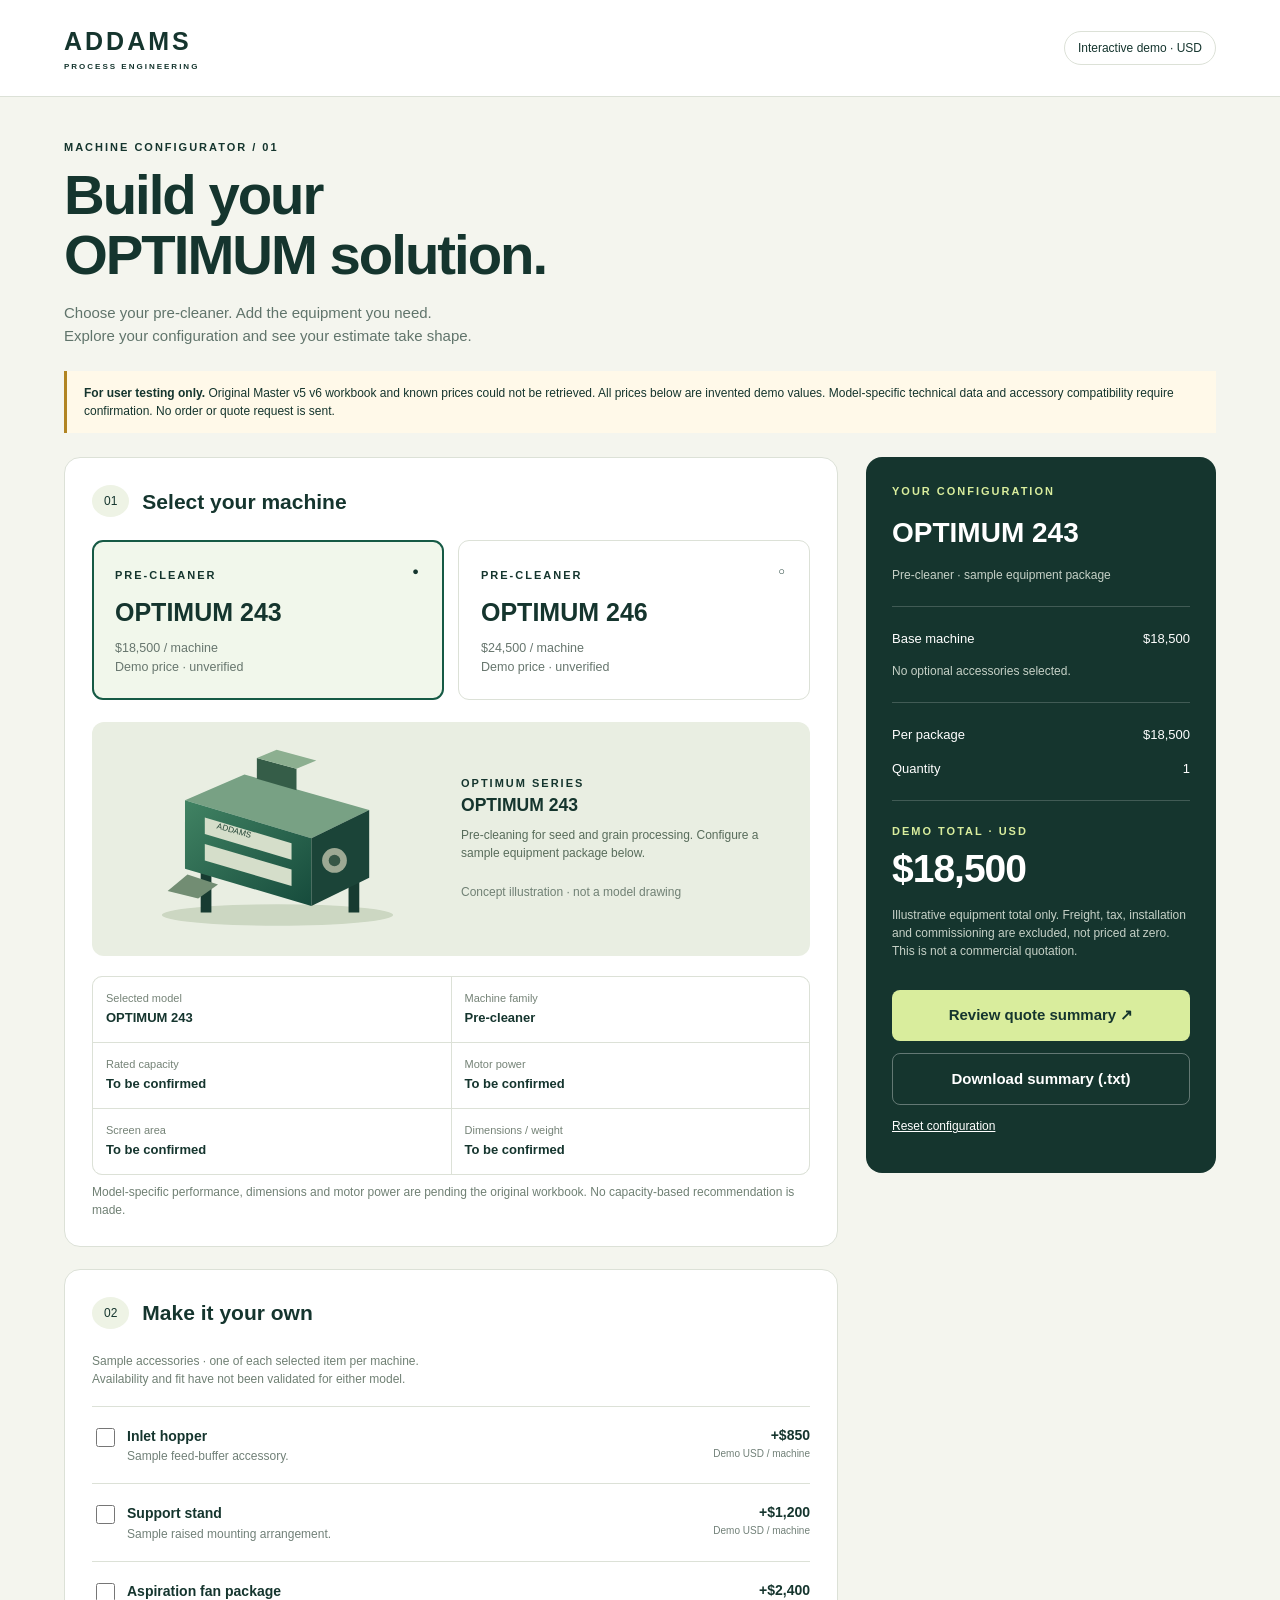
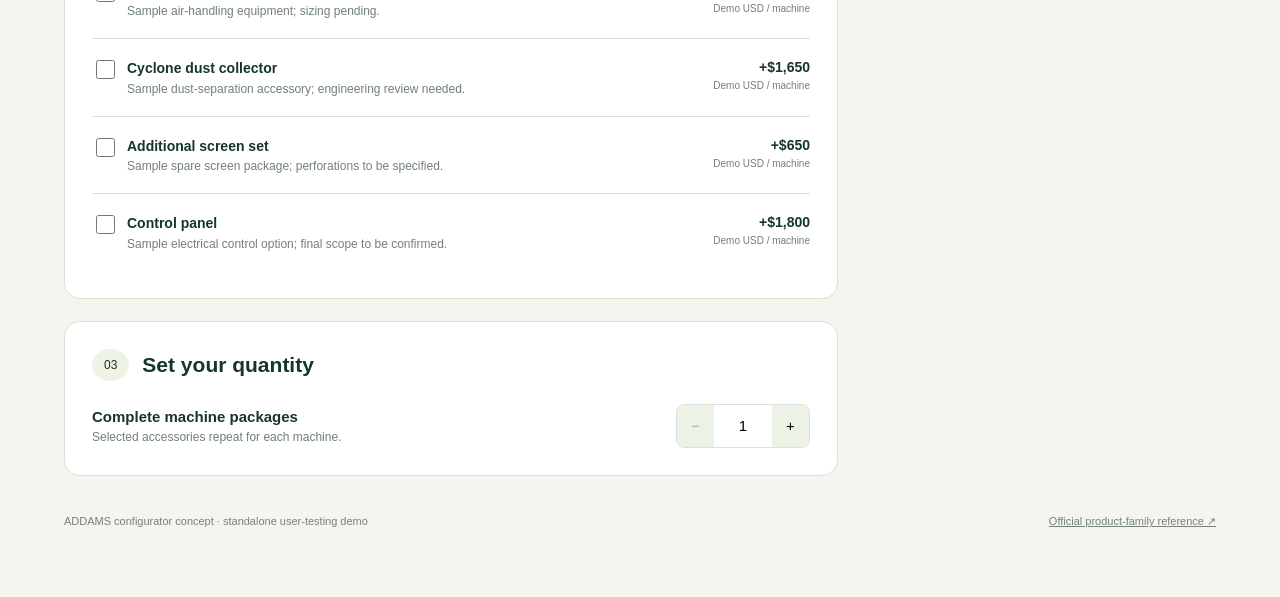
==== index.html @ b32e8b82 "Add standalone OPTIMUM configurator demo" ====
<!doctype html>
<html lang="en"><head><meta charset="utf-8"><meta name="viewport" content="width=device-width, initial-scale=1"><title>ADDAMS | OPTIMUM Configurator Demo</title><style>
:root{--ink:#15352e;--green:#165a45;--lime:#d9ed9d;--paper:#f4f5ee;--line:#dce1d7}*{box-sizing:border-box}body{margin:0;background:var(--paper);color:var(--ink);font:15px/1.5 Arial,sans-serif}button,input,textarea{font:inherit}button{cursor:pointer}button:focus-visible,input:focus-visible,textarea:focus-visible{outline:3px solid #a1bc54;outline-offset:3px}header{background:#fff;border-bottom:1px solid var(--line);padding:23px 5%;display:flex;align-items:center;justify-content:space-between}.brand{font-weight:900;letter-spacing:3px;font-size:25px}.brand small{display:block;font-size:8px;letter-spacing:2px}.pill{border:1px solid var(--line);border-radius:30px;padding:7px 13px;font-size:12px}main{max-width:1400px;margin:auto;padding:42px 5%}h1{font-size:clamp(34px,4.4vw,58px);line-height:1.06;letter-spacing:-2px;margin:10px 0 18px}h2{font-size:21px;margin:0}h3{margin:0 0 8px}p{margin:8px 0 18px}.eyebrow{font-size:11px;font-weight:bold;letter-spacing:2px;text-transform:uppercase}.intro{max-width:670px;color:#60746b}.notice{border-left:3px solid #b18523;background:#fff9e9;padding:13px 17px;font-size:12px;margin:24px 0}.layout{display:grid;grid-template-columns:minmax(0,1fr) 350px;gap:28px;align-items:start}.panel{background:#fff;border:1px solid var(--line);border-radius:16px;padding:27px;margin-bottom:22px}.section-head{display:flex;align-items:center;gap:13px;margin-bottom:23px}.step{font-size:12px;background:#eef3e5;border-radius:50%;padding:7px 12px}.models{display:grid;grid-template-columns:1fr 1fr;gap:14px}.model{position:relative;text-align:left;padding:22px;background:#fff;border:1px solid var(--line);border-radius:11px;color:var(--ink)}.model[aria-pressed=true]{border:2px solid var(--green);padding:21px;background:#f1f7eb}.model strong{display:block;font-size:25px;margin:8px 0}.model small{display:block;color:#67766e}.check{float:right}.visual{margin-top:22px;border-radius:12px;background:#e9eee2;display:grid;grid-template-columns:1fr 1fr;align-items:center;padding:22px;gap:20px}.visual svg{width:100%;max-height:190px}.visual p{font-size:12px;color:#586c5b}.specs{display:grid;grid-template-columns:1fr 1fr;gap:1px;background:var(--line);border:1px solid var(--line);border-radius:10px;overflow:hidden;margin-top:20px}.spec{background:#fff;padding:13px}.spec span{display:block;font-size:11px;color:#758377}.spec b{font-size:13px}.muted{font-size:12px;color:#708074}.option{display:grid;grid-template-columns:22px 1fr auto;gap:13px;padding:18px 0;border-top:1px solid var(--line);align-items:start;cursor:pointer}.option input{width:19px;height:19px;accent-color:var(--green)}.option strong{font-size:14px}.option small{display:block;color:#718078;font-size:12px}.option .price{text-align:right;font-weight:bold;font-size:14px}.option .price small{font-weight:normal;font-size:10px}.quantity{display:flex;align-items:center;gap:18px;justify-content:space-between}.qty{display:flex;border:1px solid var(--line);border-radius:8px;overflow:hidden}.qty button{border:0;background:#edf2e7;width:37px}.qty input{border:0;text-align:center;width:58px;padding:10px;-moz-appearance:textfield}.qty input::-webkit-inner-spin-button{appearance:none}.summary{position:sticky;top:22px;background:var(--ink);color:#fff;border-radius:16px;padding:26px}.summary .eyebrow{color:var(--lime)}.summary h2{font-size:28px;margin:12px 0}.summary .row{display:flex;justify-content:space-between;gap:16px;margin:14px 0;font-size:13px}.summary .row span:last-child{white-space:nowrap}.rule{border-top:1px solid #ffffff30;margin:22px 0}.total{font-size:39px;font-weight:bold;letter-spacing:-1px}.summary .muted{color:#c6d1c7}.primary,.secondary{width:100%;border:0;border-radius:8px;padding:14px;font-weight:bold;margin-top:12px}.primary{background:var(--lime);color:var(--ink)}.secondary{background:transparent;color:inherit;border:1px solid #ffffff55}.text-button{background:none;border:0;color:inherit;text-decoration:underline;font-size:12px;padding:12px 0}.footer{font-size:11px;color:#768276;display:flex;justify-content:space-between;gap:15px;padding:15px 0 25px}.footer a{color:inherit}dialog{max-width:650px;width:calc(100% - 28px);border:0;border-radius:16px;padding:30px;color:var(--ink)}dialog::backdrop{background:#102d26aa}dialog .row{display:flex;justify-content:space-between;gap:14px;border-bottom:1px solid var(--line);padding:12px 0}dialog input,dialog textarea{display:block;width:100%;border:1px solid var(--line);padding:11px;border-radius:7px;margin:7px 0 15px}dialog label{font-size:12px}dialog .secondary{color:var(--ink);border-color:var(--line)}.close{float:right;border:0;background:#eef2e7;border-radius:50%;width:32px;height:32px}.toast{min-height:20px;color:var(--green);font-size:12px}.print-only{display:none}@media(max-width:950px){.layout{grid-template-columns:1fr}.summary{position:static}}@media(max-width:550px){main{padding:28px 5%}.panel{padding:19px}.models{gap:9px}.model{padding:15px}.model[aria-pressed=true]{padding:14px}.model strong{font-size:22px}.visual{grid-template-columns:1fr}.visual svg{max-height:155px}.option{grid-template-columns:20px 1fr}.option .price{grid-column:2;text-align:left}.footer{display:block}.pill{font-size:10px}.specs{grid-template-columns:1fr}}@media print{body>*{display:none!important}body>dialog[open]{display:block!important;position:static;max-width:none;width:100%;margin:0;padding:0}dialog button,dialog input,dialog textarea,dialog label,.toast{display:none!important}.print-only{display:block}dialog::backdrop{background:none}}
</style></head><body>
<header><div class="brand">ADDAMS<small>PROCESS ENGINEERING</small></div><span class="pill">Interactive demo · USD</span></header>
<main><div class="eyebrow">Machine configurator / 01</div><h1>Build your<br>OPTIMUM solution.</h1><p class="intro">Choose your pre-cleaner. Add the equipment you need.<br>Explore your configuration and see your estimate take shape.</p>
<div class="notice"><b>For user testing only.</b> Original Master v5 v6 workbook and known prices could not be retrieved. All prices below are invented demo values. Model-specific technical data and accessory compatibility require confirmation. No order or quote request is sent.</div>
<div class="layout"><div><section class="panel"><div class="section-head"><span class="step">01</span><h2>Select your machine</h2></div><div class="models" id="models"></div>
<div class="visual"><svg viewBox="0 0 340 230" role="img" aria-label="Concept illustration of a pre-cleaner; not an actual model drawing"><defs><linearGradient id="g" x2="1" y2="1"><stop stop-color="#418363"/><stop offset="1" stop-color="#164b3c"/></linearGradient></defs><ellipse cx="170" cy="207" rx="140" ry="13" fill="#ccd7c2"/><path d="M77 150v54h13v-49m166-13v62h13v-70" fill="#173b31"/><path d="M58 68l72-31 151 43-70 34z" fill="#78a184"/><path d="M58 68v83l153 45v-82z" fill="url(#g)"/><path d="M211 114l70-34v82l-70 34z" fill="#1b4438"/><path d="M82 89l105 31v20L82 109zm0 32l105 31v20L82 141z" fill="#d5deca"/><path d="M145 42V17l48 13v26" fill="#355d48"/><path d="M145 17l24-10 48 13-24 10z" fill="#8caf90"/><circle cx="239" cy="141" r="15" fill="#9da994"/><circle cx="239" cy="141" r="7" fill="#365646"/><path d="M61 158l-24 20 37 9 24-17" fill="#728d73"/><text x="96" y="102" font-family="Arial" font-size="10" fill="#224334" transform="rotate(16 96 102)">ADDAMS</text></svg><div><div class="eyebrow">OPTIMUM series</div><h3 id="visualTitle"></h3><p>Pre-cleaning for seed and grain processing. Configure a sample equipment package below.</p><span class="muted">Concept illustration · not a model drawing</span></div></div>
<div class="specs" id="specs"></div><p class="muted" style="margin-bottom:0">Model-specific performance, dimensions and motor power are pending the original workbook. No capacity-based recommendation is made.</p></section>
<section class="panel"><div class="section-head"><span class="step">02</span><h2>Make it your own</h2></div><p class="muted">Sample accessories · one of each selected item per machine.<br>Availability and fit have not been validated for either model.</p><div id="options"></div></section>
<section class="panel"><div class="section-head"><span class="step">03</span><h2>Set your quantity</h2></div><div class="quantity"><div><b>Complete machine packages</b><div class="muted">Selected accessories repeat for each machine.</div></div><div class="qty"><button id="minus" aria-label="Decrease quantity">−</button><input id="qty" type="number" min="1" max="99" step="1" value="1" aria-label="Machine quantity"><button id="plus" aria-label="Increase quantity">+</button></div></div><div id="qtyMessage" class="muted" aria-live="polite"></div></section></div>
<aside class="summary"><div class="eyebrow">Your configuration</div><h2 id="summaryTitle"></h2><div class="muted">Pre-cleaner · sample equipment package</div><div class="rule"></div><div id="lines"></div><div class="rule"></div><div class="row"><span>Per package</span><span id="unit"></span></div><div class="row"><span>Quantity</span><span id="count"></span></div><div class="rule"></div><div class="eyebrow">Demo total · USD</div><div class="total" id="total" role="status" aria-live="polite"></div><p class="muted">Illustrative equipment total only. Freight, tax, installation and commissioning are excluded, not priced at zero. This is not a commercial quotation.</p><button class="primary" id="review">Review quote summary ↗</button><button class="secondary" id="download">Download summary (.txt)</button><button class="text-button" id="reset">Reset configuration</button></aside></div>
<footer class="footer"><span>ADDAMS configurator concept · standalone user-testing demo</span><a href="https://addamsgroup.com/machines/eccentric-pre-cleaner-seed-separators/" target="_blank" rel="noopener">Official product-family reference ↗</a></footer></main>
<dialog id="quote" aria-labelledby="quoteTitle"><button class="close" id="close" aria-label="Close quote summary">×</button><div class="eyebrow">Demo quotation / not an offer</div><h2 id="quoteTitle">Your OPTIMUM configuration</h2><p class="muted">All prices are invented test values. Specification and compatibility confirmation required.</p><div id="quoteLines"></div><p class="muted">Excludes freight, tax, installation and commissioning. No delivery date or commercial terms are offered.</p><label>Project name (optional)<input id="project" maxlength="120" placeholder="e.g. Grain intake line"></label><label>Notes (optional)<textarea id="notes" maxlength="2000" rows="3" placeholder="Add requirements for this test configuration"></textarea></label><p class="muted">Project name and notes stay in this page until downloaded or printed. Nothing is submitted.</p><p class="print-only" id="printNotes"></p><button class="primary" id="quoteDownload">Download summary (.txt)</button><button class="secondary" id="print">Print / Save as PDF</button><div class="toast" id="toast" role="status"></div></dialog>
<script>
const catalog={models:[{id:'243',price:18500},{id:'246',price:24500}],options:[{id:'hopper',name:'Inlet hopper',description:'Sample feed-buffer accessory.',price:850},{id:'stand',name:'Support stand',description:'Sample raised mounting arrangement.',price:1200},{id:'fan',name:'Aspiration fan package',description:'Sample air-handling equipment; sizing pending.',price:2400},{id:'cyclone',name:'Cyclone dust collector',description:'Sample dust-separation accessory; engineering review needed.',price:1650},{id:'screens',name:'Additional screen set',description:'Sample spare screen package; perforations to be specified.',price:650},{id:'control',name:'Control panel',description:'Sample electrical control option; final scope to be confirmed.',price:1800}]};
let state={model:'243',selected:new Set(),qty:1};const $=id=>document.getElementById(id);const money=n=>new Intl.NumberFormat('en-US',{style:'currency',currency:'USD',maximumFractionDigits:0}).format(n);function calculation(){const model=catalog.models.find(m=>m.id===state.model),options=catalog.options.filter(o=>state.selected.has(o.id)),unit=model.price+options.reduce((a,o)=>a+o.price,0);return{model,options,unit,total:unit*state.qty};}
$('models').innerHTML=catalog.models.map(m=>`<button class="model" data-model="${m.id}" aria-pressed="false"><span class="eyebrow">Pre-cleaner <span class="check"></span></span><strong>OPTIMUM ${m.id}</strong><small>${money(m.price)} / machine</small><small>Demo price · unverified</small></button>`).join('');
$('options').innerHTML=catalog.options.map(o=>`<label class="option"><input type="checkbox" value="${o.id}"><span><strong>${o.name}</strong><small>${o.description}</small></span><span class="price">+${money(o.price)}<small>Demo USD / machine</small></span></label>`).join('');
function render(){const c=calculation();document.querySelectorAll('[data-model]').forEach(b=>{const active=b.dataset.model===state.model;b.setAttribute('aria-pressed',active);b.querySelector('.check').textContent=active?'●':'○'});$('visualTitle').textContent=$('summaryTitle').textContent='OPTIMUM '+state.model;$('specs').innerHTML=[['Selected model','OPTIMUM '+state.model],['Machine family','Pre-cleaner'],['Rated capacity','To be confirmed'],['Motor power','To be confirmed'],['Screen area','To be confirmed'],['Dimensions / weight','To be confirmed']].map(([k,v])=>`<div class="spec"><span>${k}</span><b>${v}</b></div>`).join('');$('lines').innerHTML=`<div class="row"><span>Base machine</span><span>${money(c.model.price)}</span></div>`+c.options.map(o=>`<div class="row"><span>${o.name}</span><span>${money(o.price)}</span></div>`).join('')+(!c.options.length?'<p class="muted">No optional accessories selected.</p>':'');$('unit').textContent=money(c.unit);$('count').textContent=state.qty;$('qty').value=state.qty;$('total').textContent=money(c.total);$('minus').disabled=state.qty<=1;$('plus').disabled=state.qty>=99;}
function setQty(raw){const n=Number(raw),valid=Number.isInteger(n)&&n>=1&&n<=99;state.qty=valid?n:Math.max(1,Math.min(99,Math.round(Number.isFinite(n)?n:1)));$('qtyMessage').textContent=valid?'':'Quantity must be a whole number from 1 to 99; it has been adjusted.';render()}
document.querySelectorAll('[data-model]').forEach(b=>b.onclick=()=>{state.model=b.dataset.model;render()});document.querySelectorAll('.option input').forEach(i=>i.onchange=()=>{i.checked?state.selected.add(i.value):state.selected.delete(i.value);render()});$('qty').oninput=()=>{const n=Number($('qty').value);if(Number.isInteger(n)&&n>=1&&n<=99){state.qty=n;render();$('qtyMessage').textContent=''}else{$('qtyMessage').textContent='Enter a whole number from 1 to 99. Total uses the last valid quantity.'}};$('qty').onchange=()=>setQty($('qty').value);$('minus').onclick=()=>setQty(state.qty-1);$('plus').onclick=()=>setQty(state.qty+1);$('reset').onclick=()=>{state={model:'243',selected:new Set(),qty:1};document.querySelectorAll('.option input').forEach(i=>i.checked=false);$('project').value='';$('notes').value='';$('qtyMessage').textContent='';render()};
function summaryText(){const c=calculation();return ['ADDAMS — DEMO CONFIGURATION SUMMARY','Created: '+new Date().toLocaleString(),'NOT A COMMERCIAL OFFER. ALL PRICES ARE INVENTED DEMO VALUES.','Original Master v5 v6 workbook and known prices were not accessible.','', 'Project: '+($('project').value.trim()||'Not specified'),'Model: OPTIMUM '+state.model,'Base machine per unit: '+money(c.model.price),...c.options.map(o=>o.name+' per machine: '+money(o.price)),...(c.options.length?[]:['Accessories: None']),'Package subtotal: '+money(c.unit),'Quantity: '+state.qty,'DEMO TOTAL: '+money(c.total)+' USD','','Technical specifications: model capacity, motor power, screen area, dimensions and weight to be confirmed.','Accessory compatibility, availability and sizing require confirmation.','Freight, tax, installation and commissioning excluded; not priced at zero.','Notes: '+($('notes').value.trim()||'None'),'','Reference: https://addamsgroup.com/machines/eccentric-pre-cleaner-seed-separators/','No order or quote request has been sent.'].join('\n')}
function download(){const a=document.createElement('a');a.href=URL.createObjectURL(new Blob([summaryText()],{type:'text/plain;charset=utf-8'}));a.download='ADDAMS-OPTIMUM-'+state.model+'-DEMO.txt';a.click();setTimeout(()=>URL.revokeObjectURL(a.href),1000);$('toast').textContent='Summary downloaded. No request was submitted.'}
$('review').onclick=()=>{const c=calculation();$('quoteLines').innerHTML=`<div class="row"><b>OPTIMUM ${state.model}</b><b>${money(c.model.price)} / unit</b></div>`+c.options.map(o=>`<div class="row"><span>${o.name}</span><span>${money(o.price)} / unit</span></div>`).join('')+`<div class="row"><span>Package subtotal × ${state.qty}</span><span>${money(c.unit)} × ${state.qty}</span></div><div class="row"><b>Demo total (USD)</b><b>${money(c.total)}</b></div>`;$('toast').textContent='';$('quote').showModal()};$('close').onclick=()=>$('quote').close();$('download').onclick=$('quoteDownload').onclick=download;$('print').onclick=()=>{$('printNotes').textContent='Project: '+($('project').value||'Not specified')+' — Notes: '+($('notes').value||'None');window.print()};render();
</script></body></html>
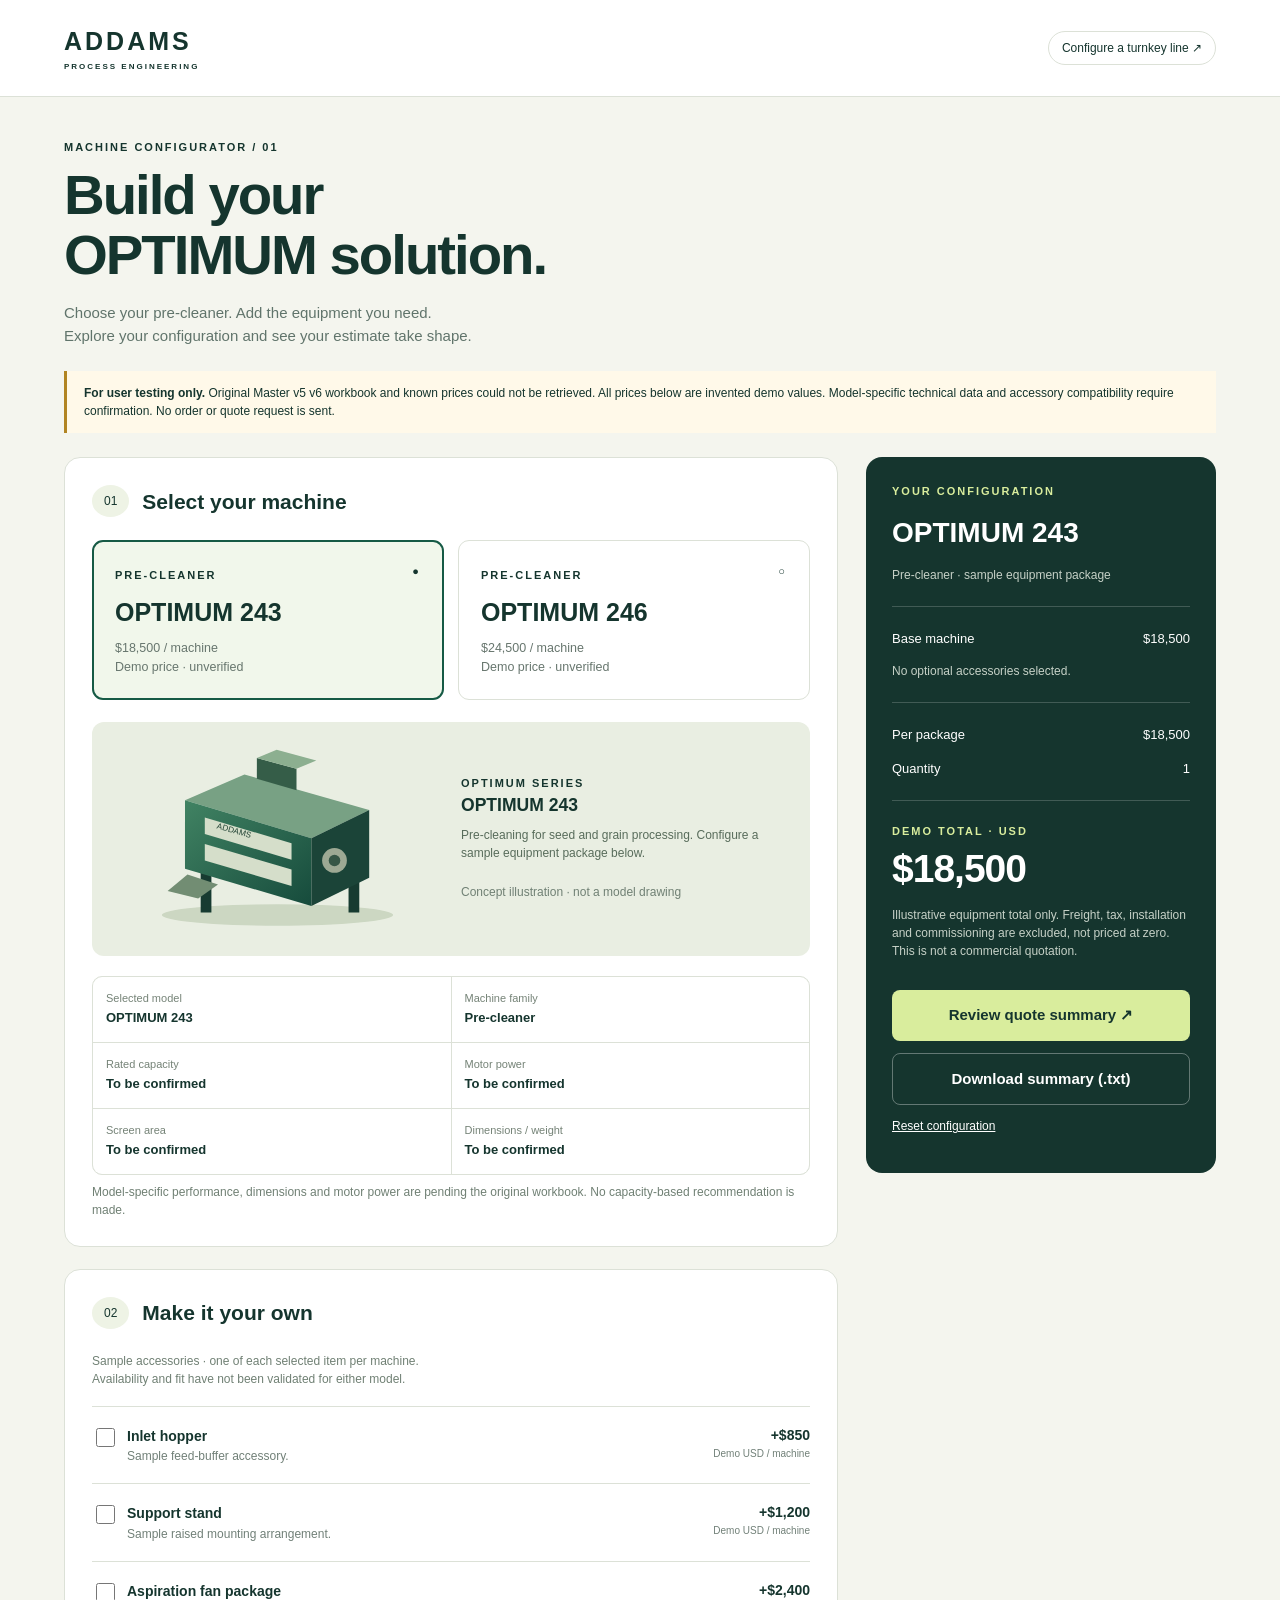
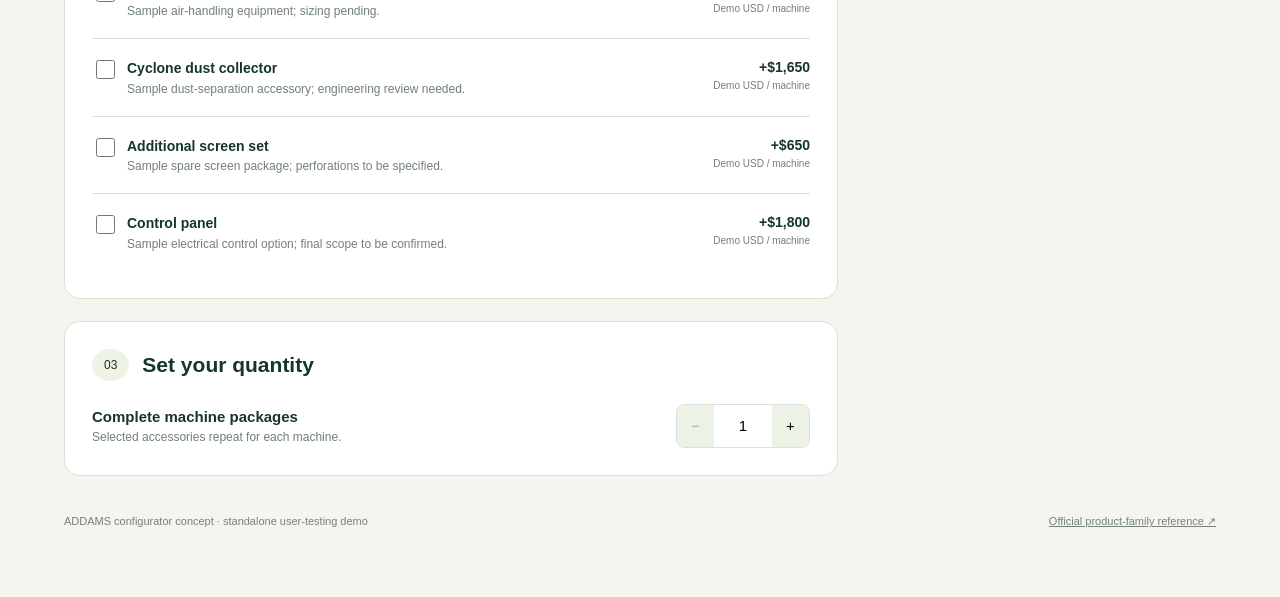
==== commit 16ba4969: "Link machine configurator to turnkey project builder" ====
--- a/index.html
+++ b/index.html
@@ -2,7 +2,7 @@
 <html lang="en"><head><meta charset="utf-8"><meta name="viewport" content="width=device-width, initial-scale=1"><title>ADDAMS | OPTIMUM Configurator Demo</title><style>
 :root{--ink:#15352e;--green:#165a45;--lime:#d9ed9d;--paper:#f4f5ee;--line:#dce1d7}*{box-sizing:border-box}body{margin:0;background:var(--paper);color:var(--ink);font:15px/1.5 Arial,sans-serif}button,input,textarea{font:inherit}button{cursor:pointer}button:focus-visible,input:focus-visible,textarea:focus-visible{outline:3px solid #a1bc54;outline-offset:3px}header{background:#fff;border-bottom:1px solid var(--line);padding:23px 5%;display:flex;align-items:center;justify-content:space-between}.brand{font-weight:900;letter-spacing:3px;font-size:25px}.brand small{display:block;font-size:8px;letter-spacing:2px}.pill{border:1px solid var(--line);border-radius:30px;padding:7px 13px;font-size:12px}main{max-width:1400px;margin:auto;padding:42px 5%}h1{font-size:clamp(34px,4.4vw,58px);line-height:1.06;letter-spacing:-2px;margin:10px 0 18px}h2{font-size:21px;margin:0}h3{margin:0 0 8px}p{margin:8px 0 18px}.eyebrow{font-size:11px;font-weight:bold;letter-spacing:2px;text-transform:uppercase}.intro{max-width:670px;color:#60746b}.notice{border-left:3px solid #b18523;background:#fff9e9;padding:13px 17px;font-size:12px;margin:24px 0}.layout{display:grid;grid-template-columns:minmax(0,1fr) 350px;gap:28px;align-items:start}.panel{background:#fff;border:1px solid var(--line);border-radius:16px;padding:27px;margin-bottom:22px}.section-head{display:flex;align-items:center;gap:13px;margin-bottom:23px}.step{font-size:12px;background:#eef3e5;border-radius:50%;padding:7px 12px}.models{display:grid;grid-template-columns:1fr 1fr;gap:14px}.model{position:relative;text-align:left;padding:22px;background:#fff;border:1px solid var(--line);border-radius:11px;color:var(--ink)}.model[aria-pressed=true]{border:2px solid var(--green);padding:21px;background:#f1f7eb}.model strong{display:block;font-size:25px;margin:8px 0}.model small{display:block;color:#67766e}.check{float:right}.visual{margin-top:22px;border-radius:12px;background:#e9eee2;display:grid;grid-template-columns:1fr 1fr;align-items:center;padding:22px;gap:20px}.visual svg{width:100%;max-height:190px}.visual p{font-size:12px;color:#586c5b}.specs{display:grid;grid-template-columns:1fr 1fr;gap:1px;background:var(--line);border:1px solid var(--line);border-radius:10px;overflow:hidden;margin-top:20px}.spec{background:#fff;padding:13px}.spec span{display:block;font-size:11px;color:#758377}.spec b{font-size:13px}.muted{font-size:12px;color:#708074}.option{display:grid;grid-template-columns:22px 1fr auto;gap:13px;padding:18px 0;border-top:1px solid var(--line);align-items:start;cursor:pointer}.option input{width:19px;height:19px;accent-color:var(--green)}.option strong{font-size:14px}.option small{display:block;color:#718078;font-size:12px}.option .price{text-align:right;font-weight:bold;font-size:14px}.option .price small{font-weight:normal;font-size:10px}.quantity{display:flex;align-items:center;gap:18px;justify-content:space-between}.qty{display:flex;border:1px solid var(--line);border-radius:8px;overflow:hidden}.qty button{border:0;background:#edf2e7;width:37px}.qty input{border:0;text-align:center;width:58px;padding:10px;-moz-appearance:textfield}.qty input::-webkit-inner-spin-button{appearance:none}.summary{position:sticky;top:22px;background:var(--ink);color:#fff;border-radius:16px;padding:26px}.summary .eyebrow{color:var(--lime)}.summary h2{font-size:28px;margin:12px 0}.summary .row{display:flex;justify-content:space-between;gap:16px;margin:14px 0;font-size:13px}.summary .row span:last-child{white-space:nowrap}.rule{border-top:1px solid #ffffff30;margin:22px 0}.total{font-size:39px;font-weight:bold;letter-spacing:-1px}.summary .muted{color:#c6d1c7}.primary,.secondary{width:100%;border:0;border-radius:8px;padding:14px;font-weight:bold;margin-top:12px}.primary{background:var(--lime);color:var(--ink)}.secondary{background:transparent;color:inherit;border:1px solid #ffffff55}.text-button{background:none;border:0;color:inherit;text-decoration:underline;font-size:12px;padding:12px 0}.footer{font-size:11px;color:#768276;display:flex;justify-content:space-between;gap:15px;padding:15px 0 25px}.footer a{color:inherit}dialog{max-width:650px;width:calc(100% - 28px);border:0;border-radius:16px;padding:30px;color:var(--ink)}dialog::backdrop{background:#102d26aa}dialog .row{display:flex;justify-content:space-between;gap:14px;border-bottom:1px solid var(--line);padding:12px 0}dialog input,dialog textarea{display:block;width:100%;border:1px solid var(--line);padding:11px;border-radius:7px;margin:7px 0 15px}dialog label{font-size:12px}dialog .secondary{color:var(--ink);border-color:var(--line)}.close{float:right;border:0;background:#eef2e7;border-radius:50%;width:32px;height:32px}.toast{min-height:20px;color:var(--green);font-size:12px}.print-only{display:none}@media(max-width:950px){.layout{grid-template-columns:1fr}.summary{position:static}}@media(max-width:550px){main{padding:28px 5%}.panel{padding:19px}.models{gap:9px}.model{padding:15px}.model[aria-pressed=true]{padding:14px}.model strong{font-size:22px}.visual{grid-template-columns:1fr}.visual svg{max-height:155px}.option{grid-template-columns:20px 1fr}.option .price{grid-column:2;text-align:left}.footer{display:block}.pill{font-size:10px}.specs{grid-template-columns:1fr}}@media print{body>*{display:none!important}body>dialog[open]{display:block!important;position:static;max-width:none;width:100%;margin:0;padding:0}dialog button,dialog input,dialog textarea,dialog label,.toast{display:none!important}.print-only{display:block}dialog::backdrop{background:none}}
 </style></head><body>
-<header><div class="brand">ADDAMS<small>PROCESS ENGINEERING</small></div><span class="pill">Interactive demo · USD</span></header>
+<header><div class="brand">ADDAMS<small>PROCESS ENGINEERING</small></div><a class="pill" href="projects.html" style="color:inherit;text-decoration:none">Configure a turnkey line ↗</a></header>
 <main><div class="eyebrow">Machine configurator / 01</div><h1>Build your<br>OPTIMUM solution.</h1><p class="intro">Choose your pre-cleaner. Add the equipment you need.<br>Explore your configuration and see your estimate take shape.</p>
 <div class="notice"><b>For user testing only.</b> Original Master v5 v6 workbook and known prices could not be retrieved. All prices below are invented demo values. Model-specific technical data and accessory compatibility require confirmation. No order or quote request is sent.</div>
 <div class="layout"><div><section class="panel"><div class="section-head"><span class="step">01</span><h2>Select your machine</h2></div><div class="models" id="models"></div>
@@ -26,3 +26,4 @@
 $('review').onclick=()=>{const c=calculation();$('quoteLines').innerHTML=`<div class="row"><b>OPTIMUM ${state.model}</b><b>${money(c.model.price)} / unit</b></div>`+c.options.map(o=>`<div class="row"><span>${o.name}</span><span>${money(o.price)} / unit</span></div>`).join('')+`<div class="row"><span>Package subtotal × ${state.qty}</span><span>${money(c.unit)} × ${state.qty}</span></div><div class="row"><b>Demo total (USD)</b><b>${money(c.total)}</b></div>`;$('toast').textContent='';$('quote').showModal()};$('close').onclick=()=>$('quote').close();$('download').onclick=$('quoteDownload').onclick=download;$('print').onclick=()=>{$('printNotes').textContent='Project: '+($('project').value||'Not specified')+' — Notes: '+($('notes').value||'None');window.print()};render();
 </script></body></html>
 
+
